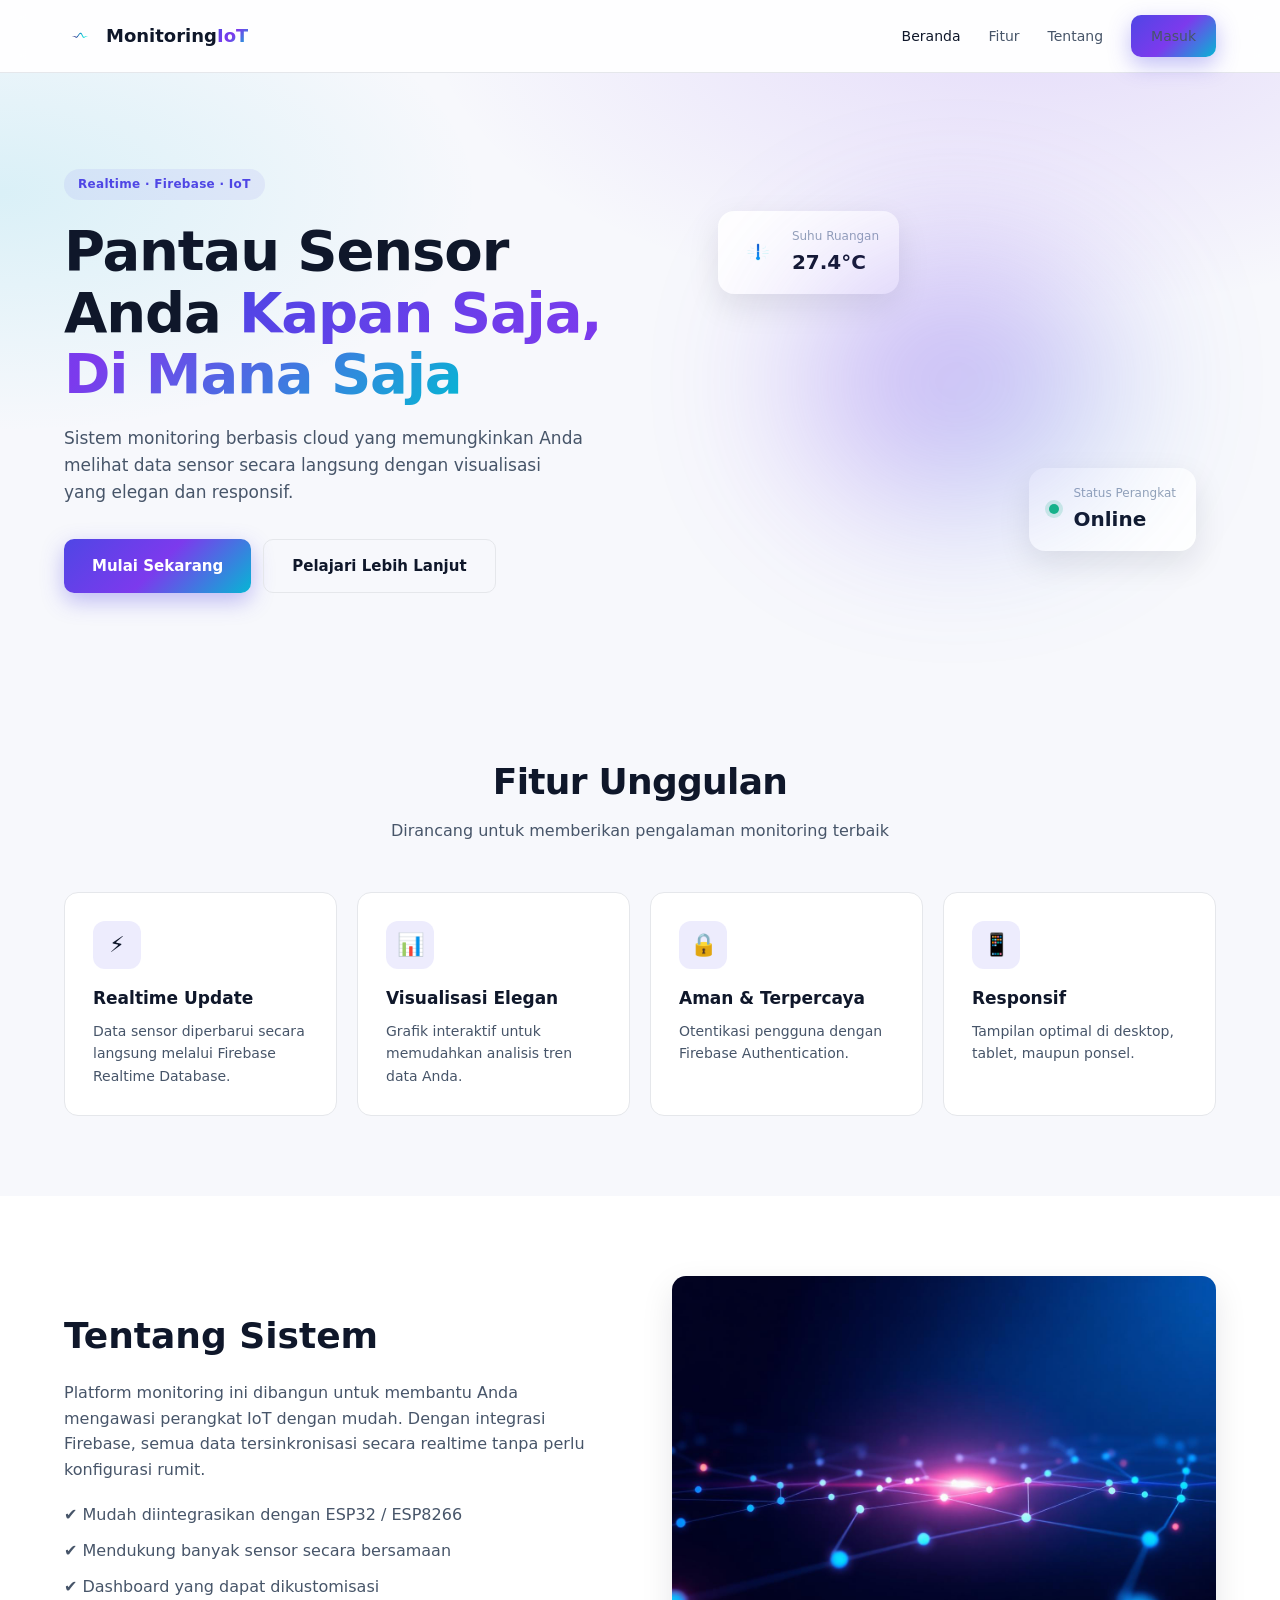
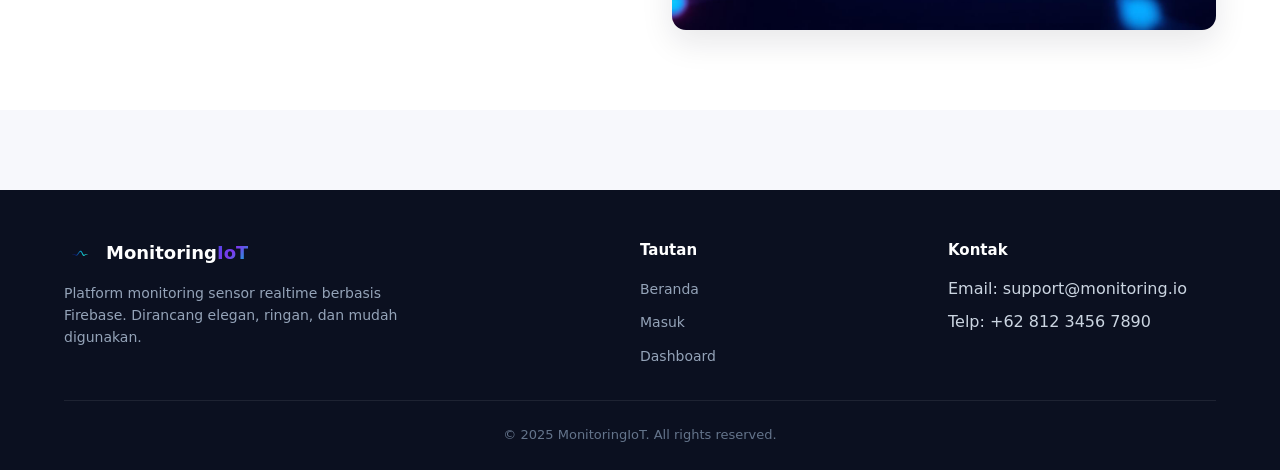
==== index.html @ e4cdafff "first commit" ====
<!DOCTYPE html>
<html lang="id">
<head>
  <meta charset="UTF-8" />
  <meta name="viewport" content="width=device-width, initial-scale=1.0" />
  <title>Monitoring System | Realtime Dashboard</title>
  <meta name="description" content="Sistem monitoring sensor realtime berbasis Firebase dengan tampilan modern dan elegan." />
  <link rel="stylesheet" href="css/style.css" />
</head>
<body>
  <!-- Navbar -->
  <header class="navbar">
    <div class="container nav-container">
      <a href="index.html" class="logo">
        <img src="img/logo.png" alt="Logo" />
        <span>Monitoring<strong>IoT</strong></span>
      </a>
      <nav>
        <ul class="nav-links">
          <li><a href="index.html" class="active">Beranda</a></li>
          <li><a href="#features">Fitur</a></li>
          <li><a href="#about">Tentang</a></li>
          <li><a href="login.html" class="btn btn-primary">Masuk</a></li>
        </ul>
      </nav>
    </div>
  </header>

  <!-- Hero -->
  <section class="hero">
    <div class="container hero-content">
      <div class="hero-text">
        <span class="badge">Realtime · Firebase · IoT</span>
        <h1>Pantau Sensor Anda <span class="gradient-text">Kapan Saja, Di Mana Saja</span></h1>
        <p>Sistem monitoring berbasis cloud yang memungkinkan Anda melihat data sensor secara langsung dengan visualisasi yang elegan dan responsif.</p>
        <div class="hero-actions">
          <a href="login.html" class="btn btn-primary btn-lg">Mulai Sekarang</a>
          <a href="#features" class="btn btn-ghost btn-lg">Pelajari Lebih Lanjut</a>
        </div>
      </div>
      <div class="hero-visual">
        <div class="floating-card card-1">
          <img src="img/icon-sensor.png" alt="Sensor" />
          <div>
            <small>Suhu Ruangan</small>
            <h3>27.4°C</h3>
          </div>
        </div>
        <div class="floating-card card-2">
          <div class="dot online"></div>
          <div>
            <small>Status Perangkat</small>
            <h3>Online</h3>
          </div>
        </div>
        <div class="hero-glow"></div>
      </div>
    </div>
  </section>

  <!-- Features -->
  <section id="features" class="features">
    <div class="container">
      <div class="section-header">
        <h2>Fitur Unggulan</h2>
        <p>Dirancang untuk memberikan pengalaman monitoring terbaik</p>
      </div>
      <div class="features-grid">
        <div class="feature-card">
          <div class="feature-icon">⚡</div>
          <h3>Realtime Update</h3>
          <p>Data sensor diperbarui secara langsung melalui Firebase Realtime Database.</p>
        </div>
        <div class="feature-card">
          <div class="feature-icon">📊</div>
          <h3>Visualisasi Elegan</h3>
          <p>Grafik interaktif untuk memudahkan analisis tren data Anda.</p>
        </div>
        <div class="feature-card">
          <div class="feature-icon">🔒</div>
          <h3>Aman & Terpercaya</h3>
          <p>Otentikasi pengguna dengan Firebase Authentication.</p>
        </div>
        <div class="feature-card">
          <div class="feature-icon">📱</div>
          <h3>Responsif</h3>
          <p>Tampilan optimal di desktop, tablet, maupun ponsel.</p>
        </div>
      </div>
    </div>
  </section>

  <!-- About -->
  <section id="about" class="about">
    <div class="container about-grid">
      <div>
        <h2>Tentang Sistem</h2>
        <p>Platform monitoring ini dibangun untuk membantu Anda mengawasi perangkat IoT dengan mudah. Dengan integrasi Firebase, semua data tersinkronisasi secara realtime tanpa perlu konfigurasi rumit.</p>
        <ul class="check-list">
          <li>✔ Mudah diintegrasikan dengan ESP32 / ESP8266</li>
          <li>✔ Mendukung banyak sensor secara bersamaan</li>
          <li>✔ Dashboard yang dapat dikustomisasi</li>
        </ul>
      </div>
      <div class="about-img">
        <img src="img/background.jpg" alt="Tentang" />
      </div>
    </div>
  </section>

  <!-- Footer -->
  <div id="footer-placeholder"></div>

  <script src="js/main.js"></script>
</body>
</html>
---- css/style.css ----
/* ===== Design Tokens ===== */
:root {
  --bg: #0b1020;
  --bg-soft: #11172c;
  --surface: #ffffff;
  --text: #0f172a;
  --text-soft: #475569;
  --muted: #94a3b8;
  --border: #e5e7eb;

  --primary: #4f46e5;
  --primary-2: #7c3aed;
  --accent: #06b6d4;
  --success: #10b981;
  --warn: #f59e0b;
  --danger: #ef4444;

  --gradient: linear-gradient(135deg, #4f46e5 0%, #7c3aed 50%, #06b6d4 100%);
  --shadow-sm: 0 4px 14px rgba(15, 23, 42, 0.06);
  --shadow-md: 0 12px 32px rgba(15, 23, 42, 0.10);
  --radius: 14px;

  --font: 'Inter', 'Segoe UI', system-ui, -apple-system, sans-serif;
}

* { box-sizing: border-box; margin: 0; padding: 0; }

html, body {
  font-family: var(--font);
  color: var(--text);
  background: #f7f8fc;
  line-height: 1.6;
  -webkit-font-smoothing: antialiased;
}

a { color: inherit; text-decoration: none; }
img { max-width: 100%; display: block; }

.container { max-width: 1200px; margin: 0 auto; padding: 0 24px; }

/* ===== Buttons ===== */
.btn {
  display: inline-flex;
  align-items: center;
  justify-content: center;
  gap: 8px;
  padding: 10px 20px;
  border-radius: 10px;
  font-weight: 600;
  font-size: 14px;
  cursor: pointer;
  border: none;
  transition: transform .15s ease, box-shadow .2s ease, opacity .2s ease;
}
.btn-lg { padding: 14px 28px; font-size: 15px; }
.btn-block { width: 100%; }
.btn-primary {
  background: var(--gradient);
  color: #fff;
  box-shadow: 0 8px 22px rgba(79, 70, 229, .35);
}
.btn-primary:hover { transform: translateY(-2px); box-shadow: 0 12px 28px rgba(79, 70, 229, .45); }
.btn-ghost {
  background: transparent;
  color: var(--text);
  border: 1px solid var(--border);
}
.btn-ghost:hover { background: #fff; box-shadow: var(--shadow-sm); }

/* ===== Navbar ===== */
.navbar {
  position: sticky; top: 0; z-index: 50;
  background: rgba(255,255,255,.85);
  backdrop-filter: saturate(160%) blur(12px);
  border-bottom: 1px solid var(--border);
}
.nav-container {
  display: flex; align-items: center; justify-content: space-between;
  height: 72px;
}
.logo { display: flex; align-items: center; gap: 10px; font-weight: 700; font-size: 18px; }
.logo img { width: 32px; height: 32px; object-fit: contain; }
.logo strong { background: var(--gradient); -webkit-background-clip: text; background-clip: text; color: transparent; }
.nav-links { display: flex; align-items: center; gap: 28px; list-style: none; }
.nav-links a { color: var(--text-soft); font-weight: 500; font-size: 14px; }
.nav-links a.active, .nav-links a:hover { color: var(--text); }

/* ===== Hero ===== */
.hero {
  position: relative;
  padding: 96px 0 80px;
  overflow: hidden;
  background:
    radial-gradient(1000px 500px at 80% -10%, rgba(124,58,237,.15), transparent 60%),
    radial-gradient(800px 400px at 0% 20%, rgba(6,182,212,.12), transparent 60%);
}
.hero-content {
  display: grid; grid-template-columns: 1.1fr 1fr; gap: 64px; align-items: center;
}
.badge {
  display: inline-block;
  padding: 6px 14px; border-radius: 999px;
  background: rgba(79,70,229,.08); color: var(--primary);
  font-size: 12px; font-weight: 600; letter-spacing: .3px;
  margin-bottom: 20px;
}
.hero h1 {
  font-size: clamp(34px, 5vw, 56px);
  line-height: 1.1; font-weight: 800; letter-spacing: -.02em;
}
.gradient-text {
  background: var(--gradient);
  -webkit-background-clip: text; background-clip: text; color: transparent;
}
.hero p { color: var(--text-soft); font-size: 17px; margin: 20px 0 32px; max-width: 520px; }
.hero-actions { display: flex; gap: 12px; flex-wrap: wrap; }

.hero-visual { position: relative; height: 420px; }
.hero-glow {
  position: absolute; inset: 20%;
  background: var(--gradient); filter: blur(80px); opacity: .35; border-radius: 50%;
}
.floating-card {
  position: absolute;
  background: #fff; border-radius: 16px; padding: 16px 20px;
  display: flex; align-items: center; gap: 14px;
  box-shadow: var(--shadow-md);
  animation: float 6s ease-in-out infinite;
}
.floating-card img { width: 40px; height: 40px; }
.floating-card small { color: var(--muted); font-size: 12px; display: block; }
.floating-card h3 { font-size: 20px; font-weight: 700; }
.card-1 { top: 40px; left: 20px; }
.card-2 { bottom: 40px; right: 20px; animation-delay: -3s; }
@keyframes float {
  0%,100% { transform: translateY(0); }
  50% { transform: translateY(-12px); }
}

.dot { width: 10px; height: 10px; border-radius: 50%; display: inline-block; }
.dot.online { background: var(--success); box-shadow: 0 0 0 4px rgba(16,185,129,.18); }
.dot.warn { background: var(--warn); }
.dot.off { background: var(--danger); }

/* ===== Sections ===== */
.section-header { text-align: center; margin-bottom: 48px; }
.section-header h2 { font-size: 36px; font-weight: 800; letter-spacing: -.02em; }
.section-header p { color: var(--text-soft); margin-top: 8px; }

.features { padding: 80px 0; }
.features-grid {
  display: grid; grid-template-columns: repeat(4, 1fr); gap: 20px;
}
.feature-card {
  background: #fff; padding: 28px; border-radius: var(--radius);
  border: 1px solid var(--border);
  transition: transform .2s ease, box-shadow .2s ease;
}
.feature-card:hover { transform: translateY(-4px); box-shadow: var(--shadow-md); border-color: transparent; }
.feature-icon {
  width: 48px; height: 48px; display: grid; place-items: center;
  border-radius: 12px; background: rgba(79,70,229,.1); font-size: 22px; margin-bottom: 16px;
}
.feature-card h3 { font-size: 17px; margin-bottom: 8px; }
.feature-card p { color: var(--text-soft); font-size: 14px; }

.about { padding: 80px 0; background: #fff; }
.about-grid { display: grid; grid-template-columns: 1fr 1fr; gap: 64px; align-items: center; }
.about h2 { font-size: 36px; font-weight: 800; margin-bottom: 16px; }
.about p { color: var(--text-soft); margin-bottom: 20px; }
.check-list { list-style: none; display: grid; gap: 10px; }
.check-list li { color: var(--text-soft); }
.about-img img { border-radius: var(--radius); box-shadow: var(--shadow-md); }

/* ===== Footer ===== */
.footer {
  background: var(--bg);
  color: #cbd5e1;
  padding: 48px 0 24px;
  margin-top: 80px;
}
.footer-grid {
  display: grid; grid-template-columns: 2fr 1fr 1fr; gap: 40px;
  padding-bottom: 32px; border-bottom: 1px solid rgba(255,255,255,.08);
}
.footer h4 { color: #fff; margin-bottom: 14px; font-size: 15px; }
.footer p, .footer a { font-size: 14px; color: #94a3b8; }
.footer a:hover { color: #fff; }
.footer ul { list-style: none; display: grid; gap: 8px; }
.footer-bottom {
  text-align: center; padding-top: 24px; font-size: 13px; color: #64748b;
}

@media (max-width: 900px) {
  .hero-content, .about-grid { grid-template-columns: 1fr; }
  .features-grid { grid-template-columns: repeat(2, 1fr); }
  .footer-grid { grid-template-columns: 1fr; }
  .nav-links li:not(:last-child) { display: none; }
  .hero-visual { height: 320px; }
}
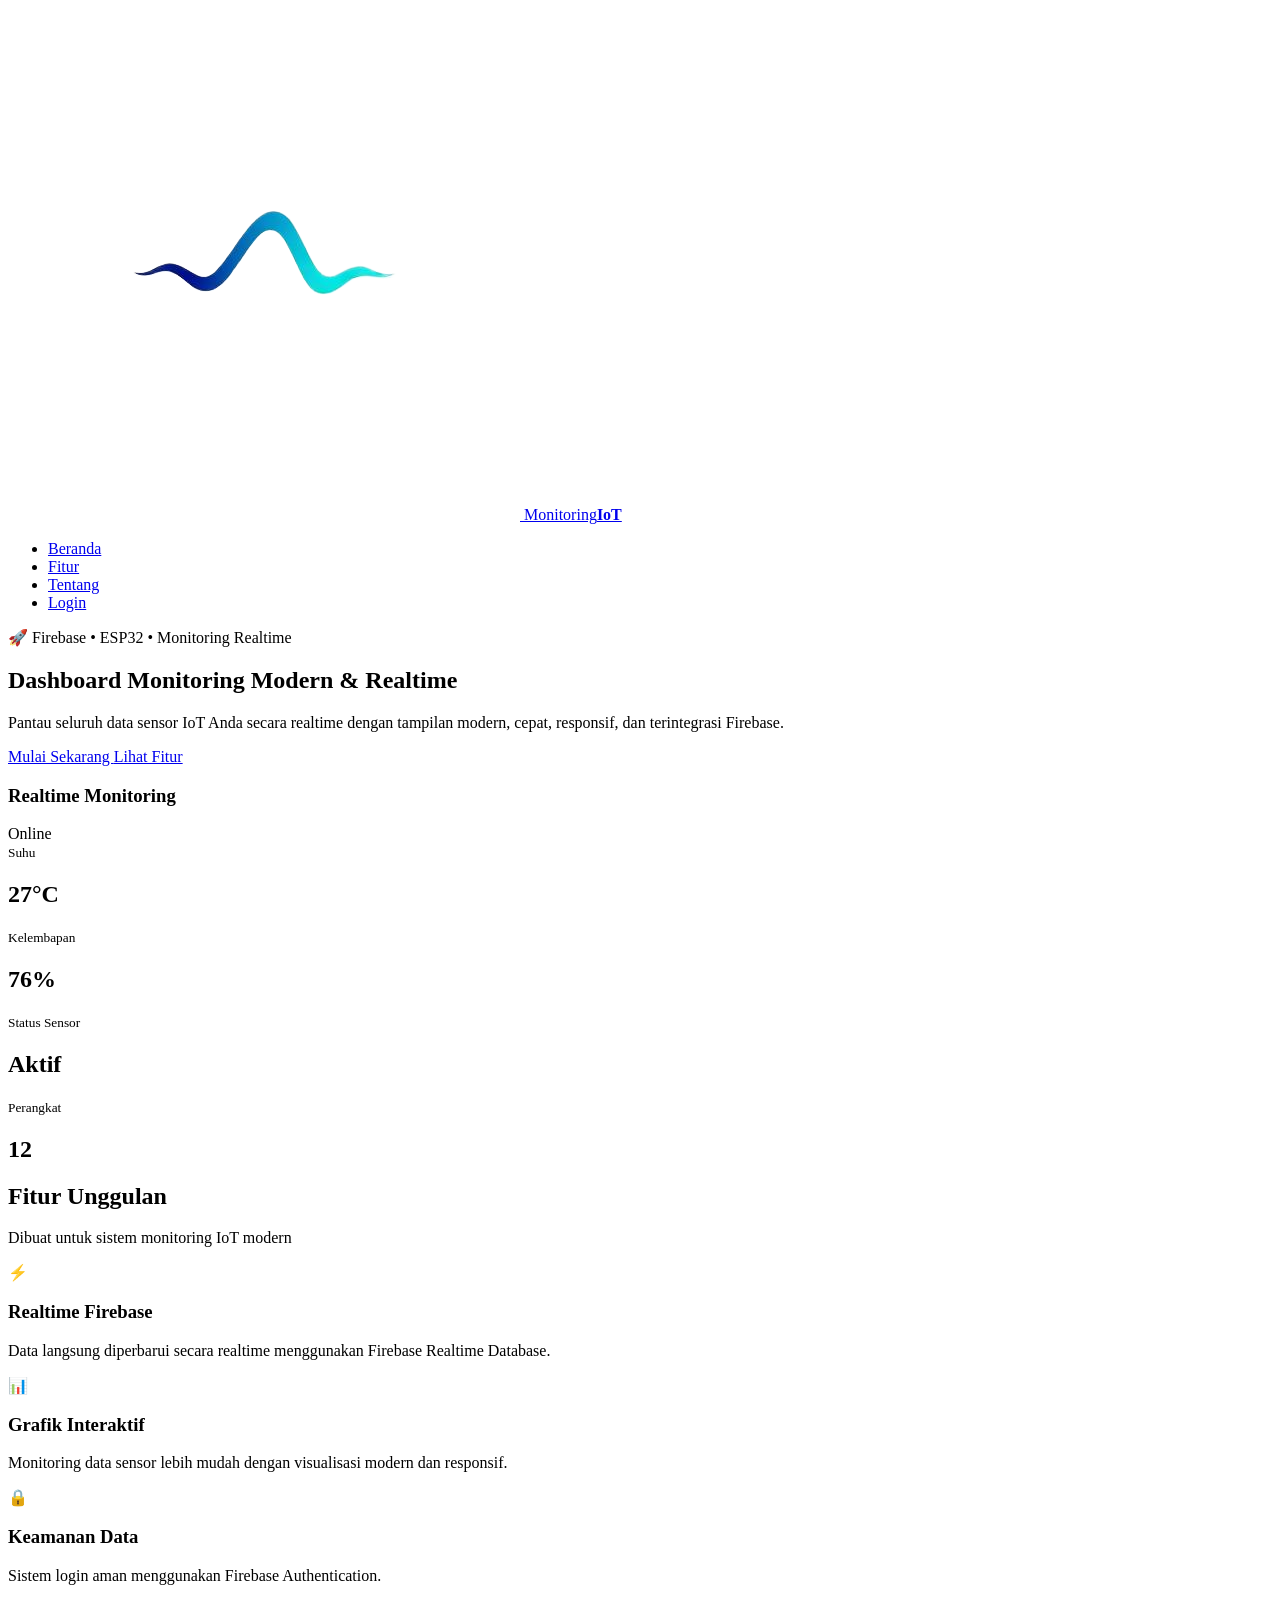
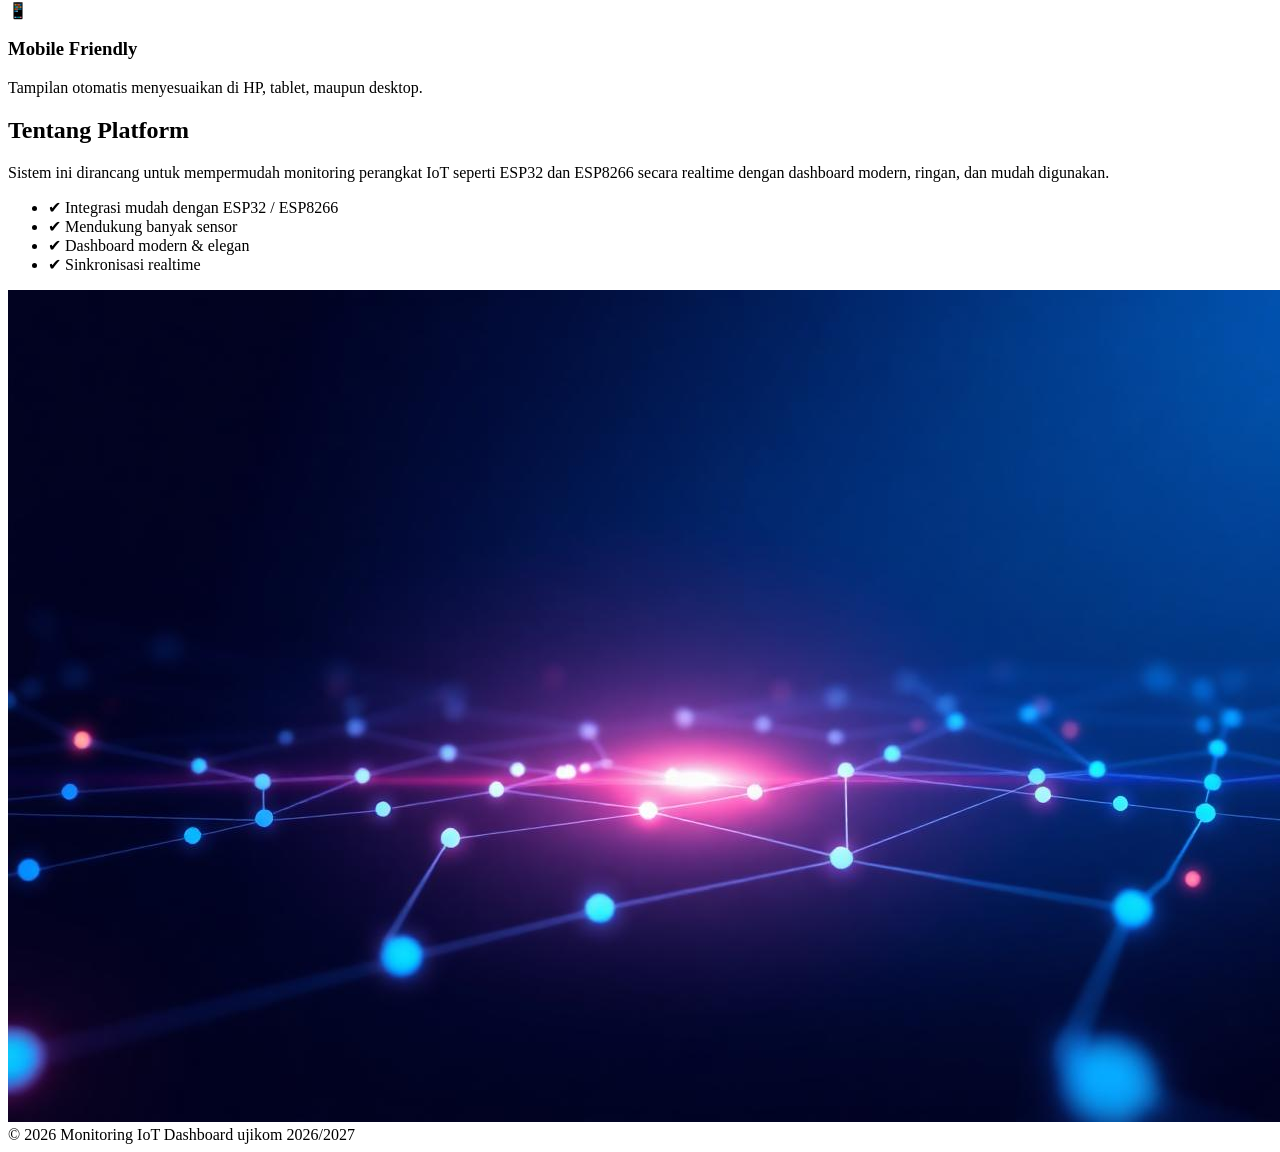
==== commit 7f6ab1a3: "mkn bgs ni" ====
--- a/index.html
+++ b/index.html
@@ -1,116 +1,215 @@
 <!DOCTYPE html>
 <html lang="id">
+
 <head>
   <meta charset="UTF-8" />
   <meta name="viewport" content="width=device-width, initial-scale=1.0" />
-  <title>Monitoring System | Realtime Dashboard</title>
-  <meta name="description" content="Sistem monitoring sensor realtime berbasis Firebase dengan tampilan modern dan elegan." />
-  <link rel="stylesheet" href="css/style.css" />
+  <title>Monitoring IoT | Smart Realtime Dashboard</title>
+
+  <!-- Font -->
+  <link rel="preconnect" href="https://fonts.googleapis.com">
+  <link rel="preconnect" href="https://fonts.gstatic.com" crossorigin>
+  <link href="https://fonts.googleapis.com/css2?family=Poppins:wght@300;400;500;600;700&display=swap" rel="stylesheet">
+
+  <!-- CSS -->
+ <link rel="stylesheet" href="CSS/style.css">
 </head>
+
 <body>
-  <!-- Navbar -->
+
+  <!-- NAVBAR -->
   <header class="navbar">
     <div class="container nav-container">
-      <a href="index.html" class="logo">
-        <img src="img/logo.png" alt="Logo" />
+
+      <a href="#" class="logo">
+        <img src="img/logo.png" alt="">
         <span>Monitoring<strong>IoT</strong></span>
       </a>
-      <nav>
-        <ul class="nav-links">
-          <li><a href="index.html" class="active">Beranda</a></li>
-          <li><a href="#features">Fitur</a></li>
-          <li><a href="#about">Tentang</a></li>
-          <li><a href="login.html" class="btn btn-primary">Masuk</a></li>
-        </ul>
-      </nav>
+
+      <ul class="nav-links">
+        <li><a href="#">Beranda</a></li>
+        <li><a href="#features">Fitur</a></li>
+        <li><a href="#about">Tentang</a></li>
+        <li>
+          <a href="login.html" class="btn btn-primary">
+            Login
+          </a>
+        </li>
+      </ul>
+
     </div>
   </header>
 
-  <!-- Hero -->
+  <!-- HERO -->
   <section class="hero">
+
     <div class="container hero-content">
+
       <div class="hero-text">
-        <span class="badge">Realtime · Firebase · IoT</span>
-        <h1>Pantau Sensor Anda <span class="gradient-text">Kapan Saja, Di Mana Saja</span></h1>
-        <p>Sistem monitoring berbasis cloud yang memungkinkan Anda melihat data sensor secara langsung dengan visualisasi yang elegan dan responsif.</p>
+
+        <span class="badge">
+          🚀 Firebase • ESP32 • Monitoring Realtime
+        </span>
+
+        <h1>
+          Dashboard Monitoring
+          <span class="gradient-text">
+            Modern & Realtime
+          </span>
+        </h1>
+
+        <p>
+          Pantau seluruh data sensor IoT Anda secara realtime dengan
+          tampilan modern, cepat, responsif, dan terintegrasi Firebase.
+        </p>
+
         <div class="hero-actions">
-          <a href="login.html" class="btn btn-primary btn-lg">Mulai Sekarang</a>
-          <a href="#features" class="btn btn-ghost btn-lg">Pelajari Lebih Lanjut</a>
-        </div>
-      </div>
-      <div class="hero-visual">
-        <div class="floating-card card-1">
-          <img src="img/icon-sensor.png" alt="Sensor" />
-          <div>
-            <small>Suhu Ruangan</small>
-            <h3>27.4°C</h3>
-          </div>
-        </div>
-        <div class="floating-card card-2">
-          <div class="dot online"></div>
-          <div>
-            <small>Status Perangkat</small>
-            <h3>Online</h3>
-          </div>
-        </div>
-        <div class="hero-glow"></div>
-      </div>
-    </div>
+          <a href="login.html" class="btn btn-primary">
+            Mulai Sekarang
+          </a>
+
+          <a href="#features" class="btn btn-outline">
+            Lihat Fitur
+          </a>
+        </div>
+
+      </div>
+
+      <!-- VISUAL -->
+      <div class="dashboard-box">
+
+        <div class="dashboard-top">
+          <h3>Realtime Monitoring</h3>
+
+          <div class="status">
+            <div class="pulse"></div>
+            Online
+          </div>
+        </div>
+
+        <div class="chart"></div>
+
+        <div class="cards">
+
+          <div class="mini-card">
+            <small>Suhu</small>
+            <h2>27°C</h2>
+          </div>
+
+          <div class="mini-card">
+            <small>Kelembapan</small>
+            <h2>76%</h2>
+          </div>
+
+          <div class="mini-card">
+            <small>Status Sensor</small>
+            <h2>Aktif</h2>
+          </div>
+
+          <div class="mini-card">
+            <small>Perangkat</small>
+            <h2>12</h2>
+          </div>
+
+        </div>
+
+      </div>
+
+    </div>
+
   </section>
 
-  <!-- Features -->
-  <section id="features" class="features">
+  <!-- FEATURES -->
+  <section id="features">
+
     <div class="container">
+
       <div class="section-header">
         <h2>Fitur Unggulan</h2>
-        <p>Dirancang untuk memberikan pengalaman monitoring terbaik</p>
-      </div>
+        <p>
+          Dibuat untuk sistem monitoring IoT modern
+        </p>
+      </div>
+
       <div class="features-grid">
+
         <div class="feature-card">
           <div class="feature-icon">⚡</div>
-          <h3>Realtime Update</h3>
-          <p>Data sensor diperbarui secara langsung melalui Firebase Realtime Database.</p>
-        </div>
+          <h3>Realtime Firebase</h3>
+          <p>
+            Data langsung diperbarui secara realtime menggunakan Firebase Realtime Database.
+          </p>
+        </div>
+
         <div class="feature-card">
           <div class="feature-icon">📊</div>
-          <h3>Visualisasi Elegan</h3>
-          <p>Grafik interaktif untuk memudahkan analisis tren data Anda.</p>
-        </div>
+          <h3>Grafik Interaktif</h3>
+          <p>
+            Monitoring data sensor lebih mudah dengan visualisasi modern dan responsif.
+          </p>
+        </div>
+
         <div class="feature-card">
           <div class="feature-icon">🔒</div>
-          <h3>Aman & Terpercaya</h3>
-          <p>Otentikasi pengguna dengan Firebase Authentication.</p>
-        </div>
+          <h3>Keamanan Data</h3>
+          <p>
+            Sistem login aman menggunakan Firebase Authentication.
+          </p>
+        </div>
+
         <div class="feature-card">
           <div class="feature-icon">📱</div>
-          <h3>Responsif</h3>
-          <p>Tampilan optimal di desktop, tablet, maupun ponsel.</p>
-        </div>
-      </div>
-    </div>
+          <h3>Mobile Friendly</h3>
+          <p>
+            Tampilan otomatis menyesuaikan di HP, tablet, maupun desktop.
+          </p>
+        </div>
+
+      </div>
+
+    </div>
+
   </section>
 
-  <!-- About -->
+  <!-- ABOUT -->
   <section id="about" class="about">
+
     <div class="container about-grid">
+
       <div>
-        <h2>Tentang Sistem</h2>
-        <p>Platform monitoring ini dibangun untuk membantu Anda mengawasi perangkat IoT dengan mudah. Dengan integrasi Firebase, semua data tersinkronisasi secara realtime tanpa perlu konfigurasi rumit.</p>
+
+        <h2>Tentang Platform</h2>
+
+        <p>
+          Sistem ini dirancang untuk mempermudah monitoring perangkat IoT
+          seperti ESP32 dan ESP8266 secara realtime dengan dashboard modern,
+          ringan, dan mudah digunakan.
+        </p>
+
         <ul class="check-list">
-          <li>✔ Mudah diintegrasikan dengan ESP32 / ESP8266</li>
-          <li>✔ Mendukung banyak sensor secara bersamaan</li>
-          <li>✔ Dashboard yang dapat dikustomisasi</li>
+          <li>✔ Integrasi mudah dengan ESP32 / ESP8266</li>
+          <li>✔ Mendukung banyak sensor</li>
+          <li>✔ Dashboard modern & elegan</li>
+          <li>✔ Sinkronisasi realtime</li>
         </ul>
-      </div>
+
+      </div>
+
       <div class="about-img">
-        <img src="img/background.jpg" alt="Tentang" />
-      </div>
-    </div>
+        <img src="img/background.jpg" alt="">
+      </div>
+
+    </div>
+
   </section>
 
-  <!-- Footer -->
-  <div id="footer-placeholder"></div>
-
-  <script src="js/main.js"></script>
+  <!-- FOOTER -->
+  <footer>
+    <div class="container">
+      © 2026 Monitoring IoT Dashboard ujikom 2026/2027
+    </div>
+  </footer>
+
 </body>
-</html>
+
+</html>
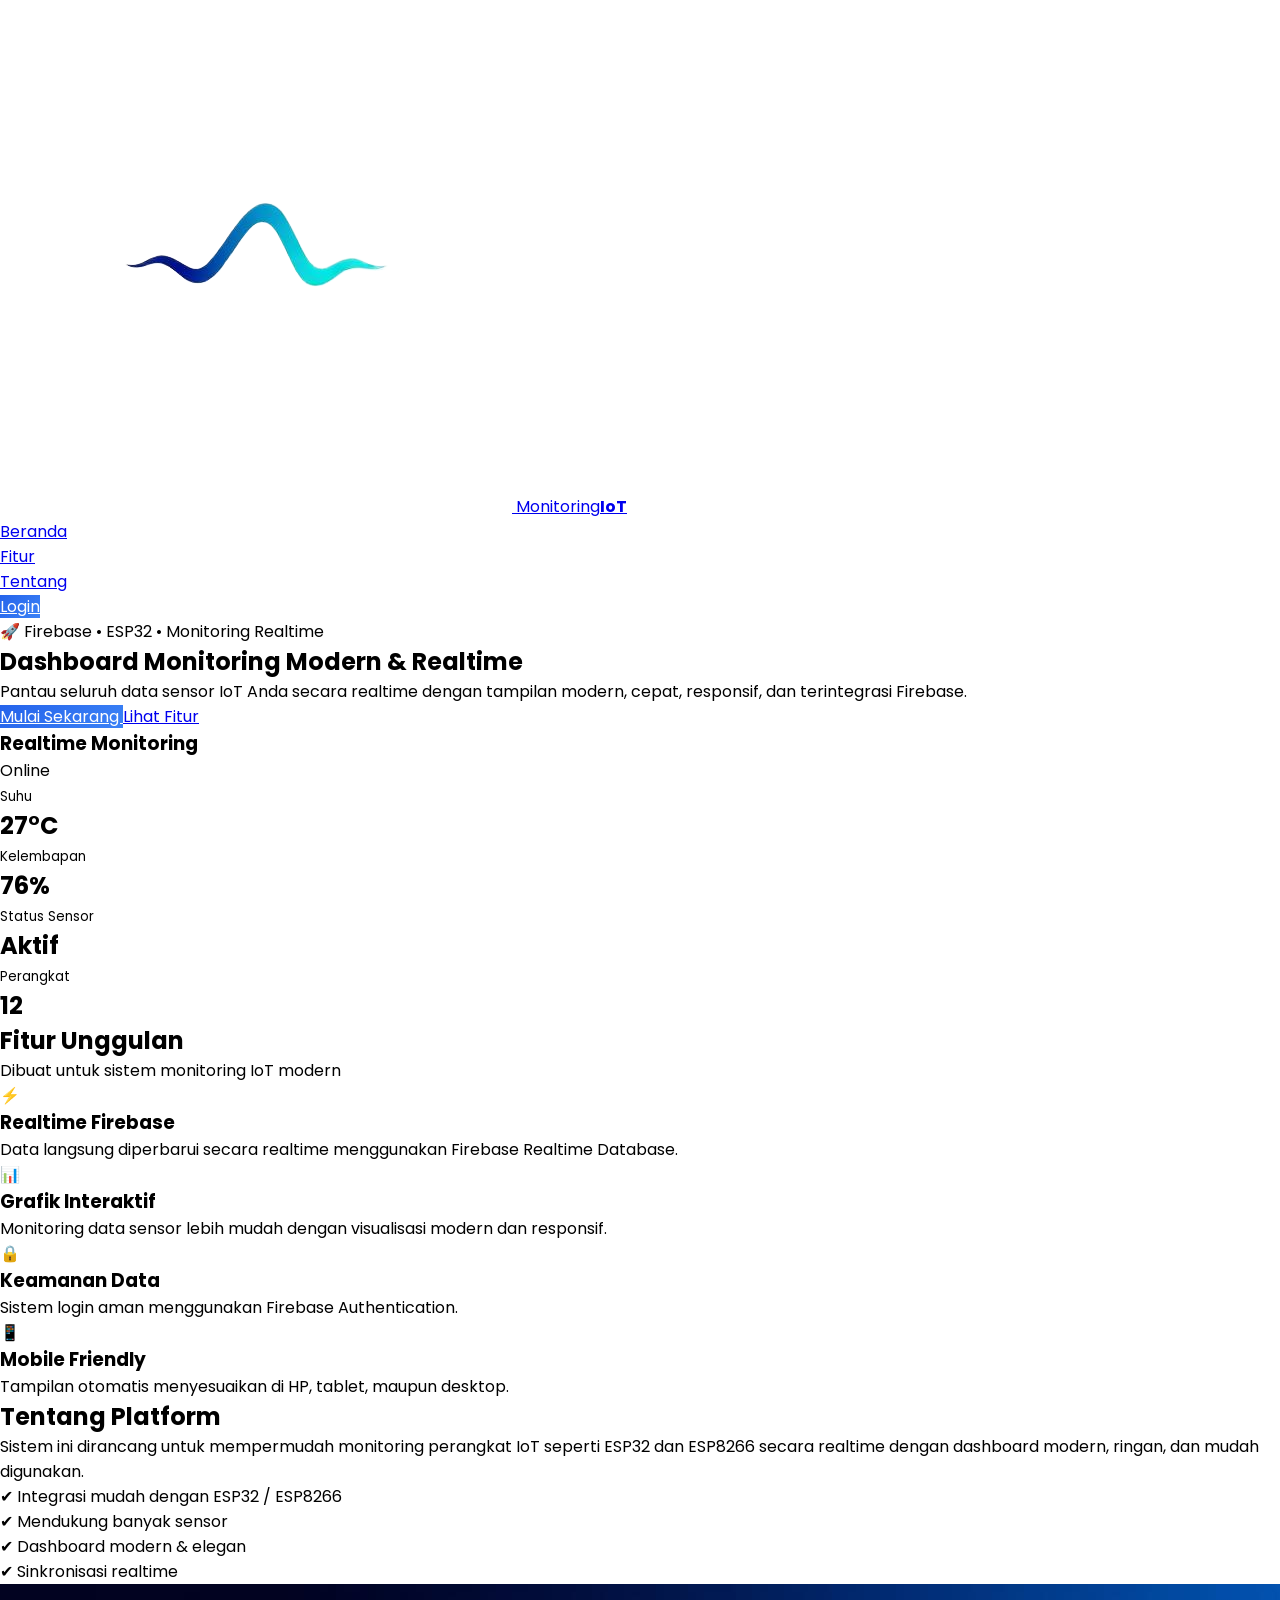
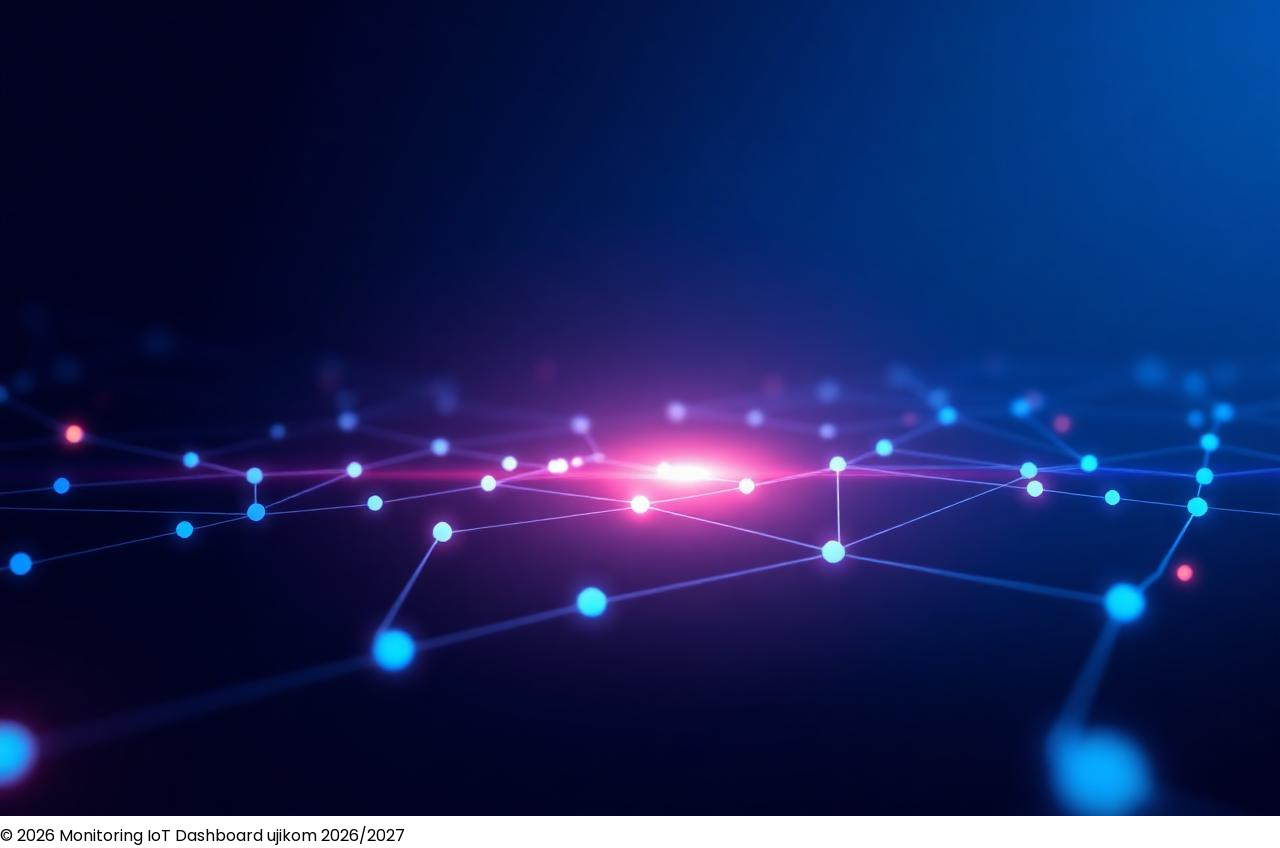
==== commit c72e43b1: "buka fitur sensor , riwayat dan pengaturan" ====
--- a/index.html
+++ b/index.html
@@ -12,7 +12,7 @@
   <link href="https://fonts.googleapis.com/css2?family=Poppins:wght@300;400;500;600;700&display=swap" rel="stylesheet">
 
   <!-- CSS -->
- <link rel="stylesheet" href="CSS/style.css">
+ <link rel="stylesheet" href="css/style.css">
 </head>
 
 <body>
--- a/css/style.css
+++ b/css/style.css
@@ -0,0 +1,230 @@
+/* Import Font */
+@import url('https://fonts.googleapis.com/css2?family=Poppins:wght@300;400;500;600;700&display=swap');
+
+*{
+    margin:0;
+    padding:0;
+    box-sizing:border-box;
+    font-family:'Poppins',sans-serif;
+}
+
+body.login-body{
+    min-height:100vh;
+    background: linear-gradient(135deg,#0f172a,#1e293b,#334155);
+    display:flex;
+    justify-content:center;
+    align-items:center;
+    padding:20px;
+}
+
+/* Wrapper */
+.login-wrapper{
+    width:100%;
+    max-width:1100px;
+    min-height:650px;
+    background:rgba(255,255,255,0.08);
+    backdrop-filter:blur(20px);
+    border:1px solid rgba(255,255,255,0.15);
+    border-radius:30px;
+    overflow:hidden;
+    display:grid;
+    grid-template-columns:1fr 1fr;
+    box-shadow:0 20px 50px rgba(0,0,0,0.3);
+}
+
+/* Card Login */
+.login-card{
+    background:#fff;
+    padding:60px;
+    display:flex;
+    flex-direction:column;
+    justify-content:center;
+}
+
+.login-brand{
+    text-align:center;
+    margin-bottom:35px;
+}
+
+.login-brand img{
+    width:90px;
+    margin-bottom:15px;
+}
+
+.login-brand h1{
+    color:#0f172a;
+    font-size:2rem;
+    margin-bottom:8px;
+}
+
+.login-brand p{
+    color:#64748b;
+    font-size:0.95rem;
+}
+
+/* Form */
+.login-form{
+    display:flex;
+    flex-direction:column;
+    gap:20px;
+}
+
+.form-group{
+    display:flex;
+    flex-direction:column;
+    gap:8px;
+}
+
+.form-group label{
+    font-size:14px;
+    font-weight:500;
+    color:#334155;
+}
+
+.form-group input{
+    height:50px;
+    border:2px solid #e2e8f0;
+    border-radius:12px;
+    padding:0 15px;
+    font-size:15px;
+    transition:0.3s;
+}
+
+.form-group input:focus{
+    outline:none;
+    border-color:#3b82f6;
+    box-shadow:0 0 0 4px rgba(59,130,246,0.15);
+}
+
+/* Password */
+.input-wrapper{
+    position:relative;
+}
+
+.input-wrapper input{
+    width:100%;
+    padding-right:50px;
+}
+
+.toggle-pass-btn{
+    position:absolute;
+    right:12px;
+    top:50%;
+    transform:translateY(-50%);
+    border:none;
+    background:none;
+    cursor:pointer;
+    font-size:18px;
+}
+
+/* Remember Me */
+.form-row{
+    display:flex;
+    justify-content:space-between;
+    align-items:center;
+    font-size:14px;
+}
+
+.checkbox{
+    display:flex;
+    align-items:center;
+    gap:8px;
+    color:#475569;
+}
+
+.link{
+    text-decoration:none;
+    color:#2563eb;
+    font-weight:500;
+}
+
+.link:hover{
+    text-decoration:underline;
+}
+
+/* Button */
+.btn{
+    border:none;
+    cursor:pointer;
+    transition:0.3s;
+}
+
+.btn-primary{
+    background:linear-gradient(135deg,#2563eb,#3b82f6);
+    color:white;
+}
+
+.btn-primary:hover{
+    transform:translateY(-2px);
+    box-shadow:0 10px 20px rgba(37,99,235,0.3);
+}
+
+.btn-block{
+    width:100%;
+    height:52px;
+    border-radius:12px;
+    font-size:16px;
+    font-weight:600;
+}
+
+/* Footer */
+.form-footer{
+    text-align:center;
+    color:#64748b;
+    font-size:14px;
+}
+
+.form-message{
+    text-align:center;
+    font-size:14px;
+    color:#ef4444;
+}
+
+/* Right Side */
+.login-art{
+    background:
+        linear-gradient(rgba(15,23,42,.75),rgba(15,23,42,.75)),
+        url('https://images.unsplash.com/photo-1516321318423-f06f85e504b3?w=1200');
+    background-size:cover;
+    background-position:center;
+    display:flex;
+    justify-content:center;
+    align-items:center;
+    padding:50px;
+    color:white;
+}
+
+.art-content{
+    max-width:400px;
+}
+
+.art-content h2{
+    font-size:3rem;
+    line-height:1.1;
+    margin-bottom:20px;
+}
+
+.art-content p{
+    font-size:1rem;
+    line-height:1.8;
+    color:rgba(255,255,255,0.85);
+}
+
+/* Responsive */
+@media(max-width:900px){
+    .login-wrapper{
+        grid-template-columns:1fr;
+    }
+
+    .login-art{
+        display:none;
+    }
+
+    .login-card{
+        padding:40px 30px;
+    }
+
+    .login-brand h1{
+        font-size:1.7rem;
+    }
+}
